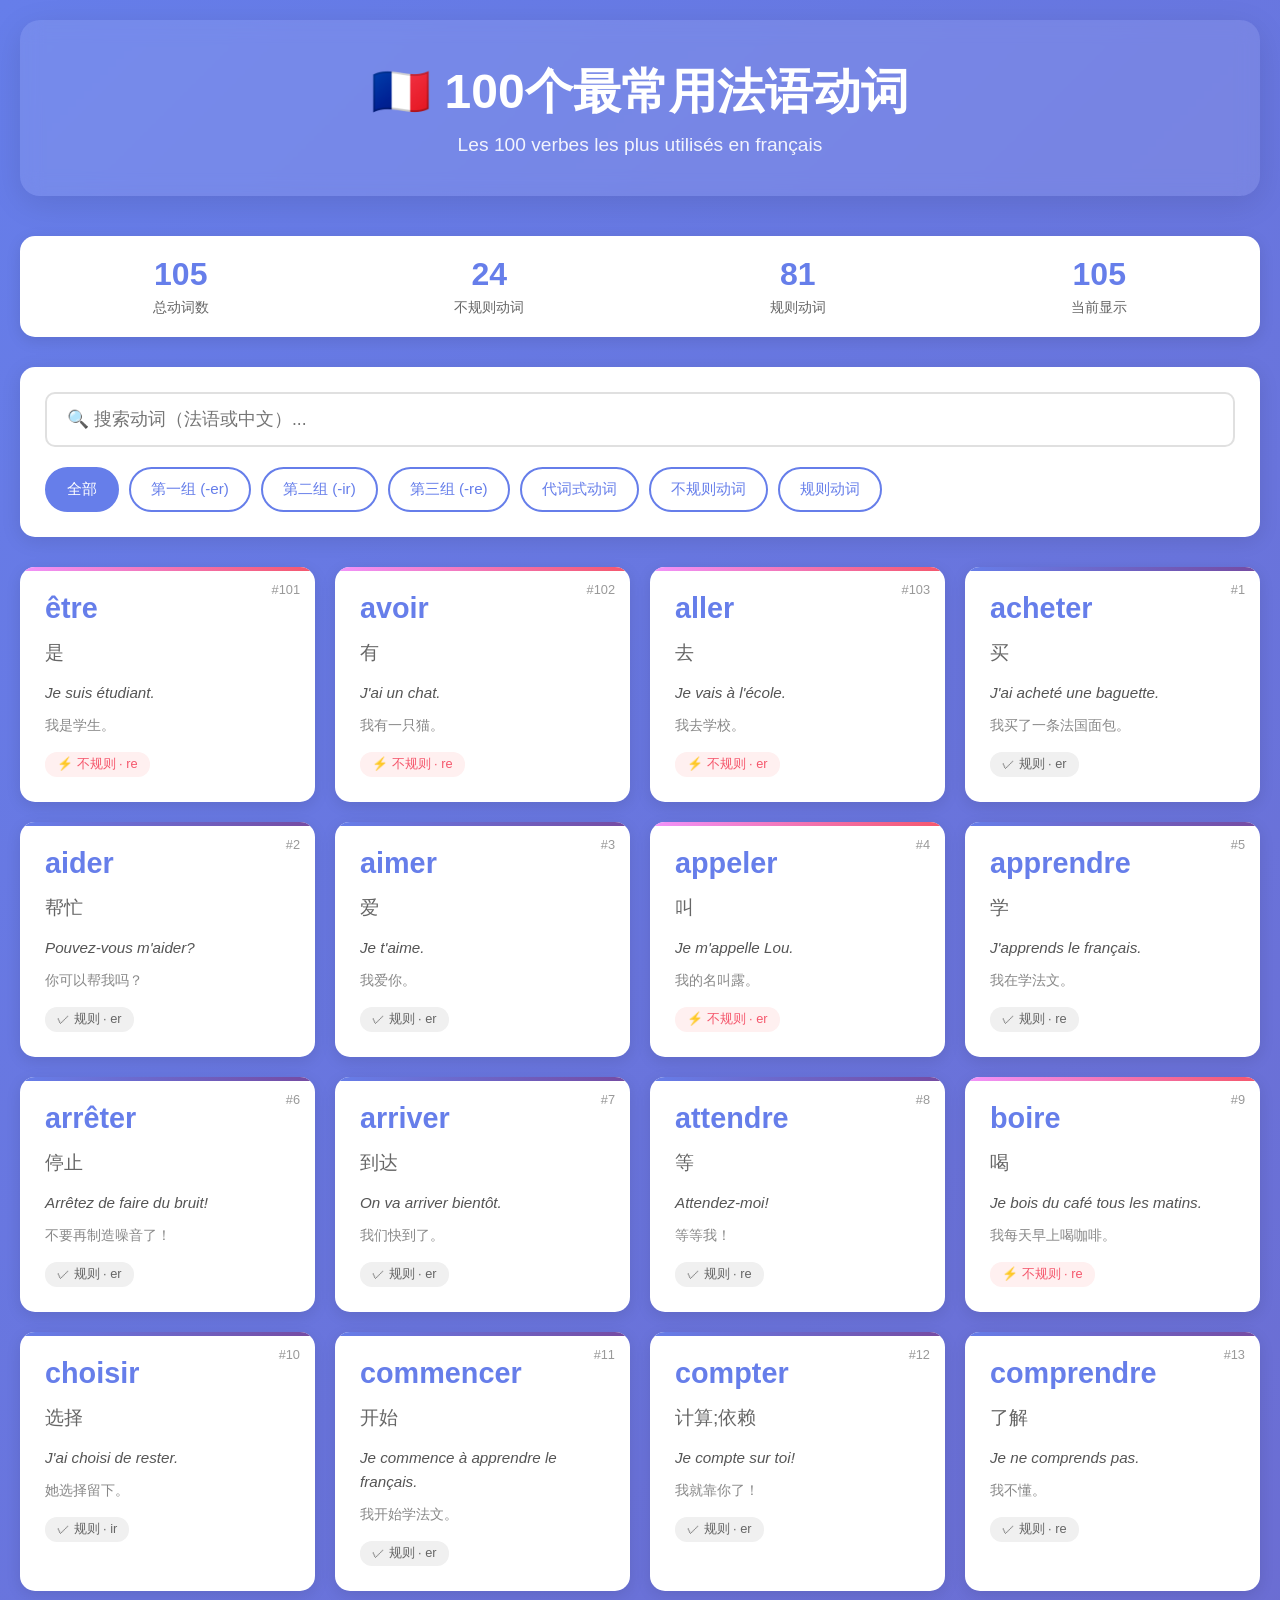
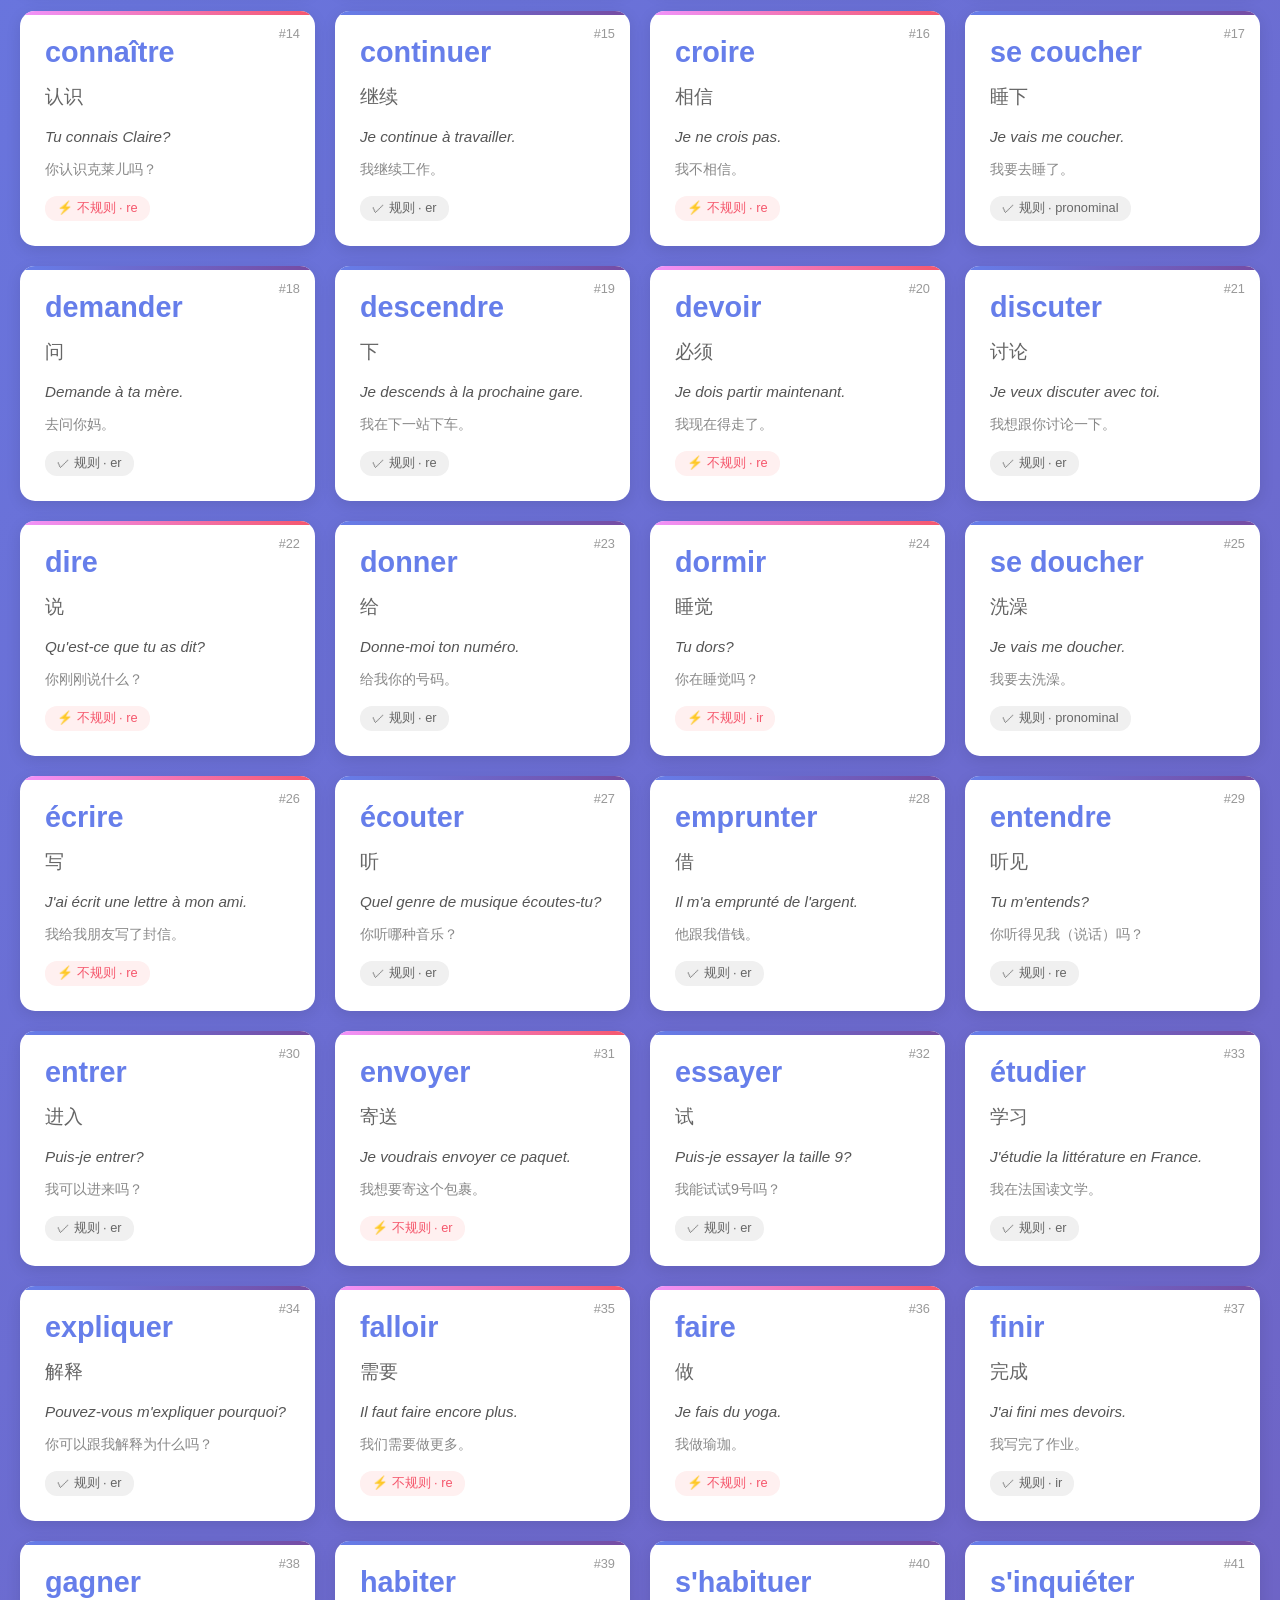
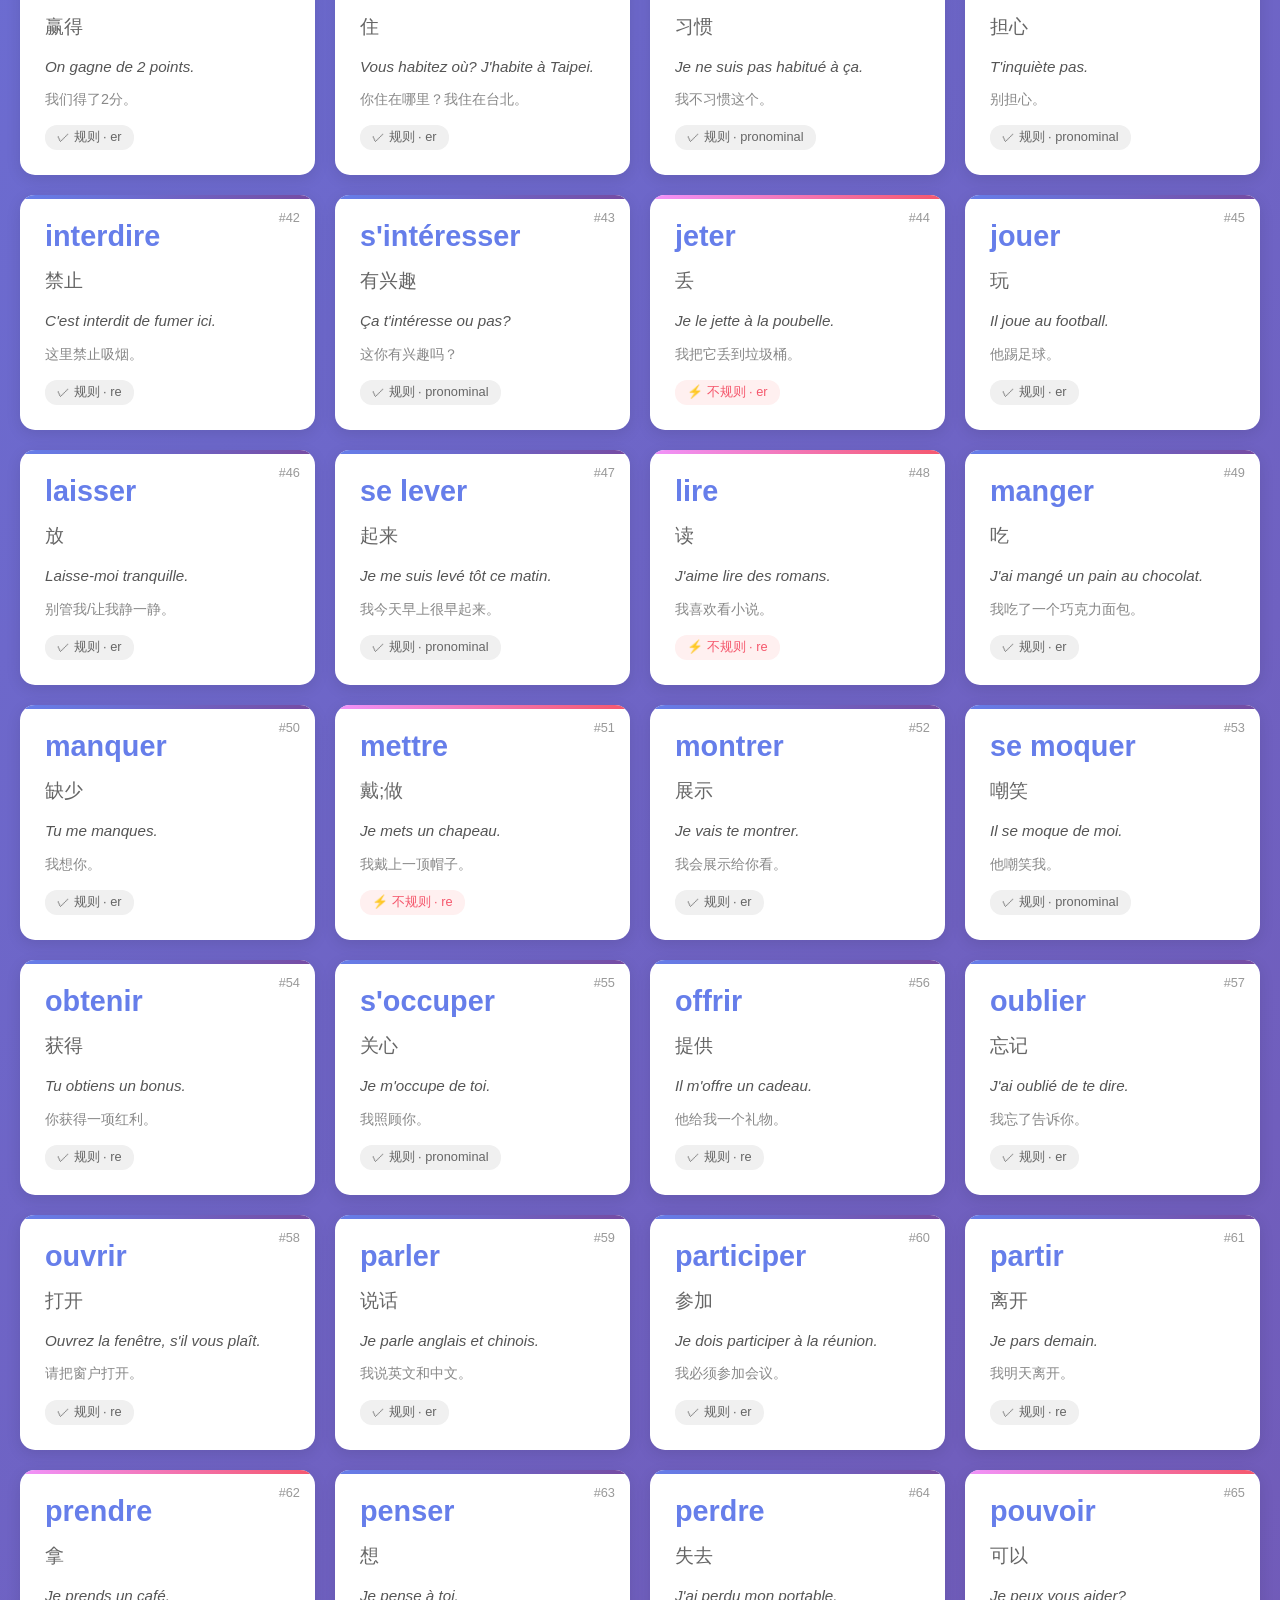
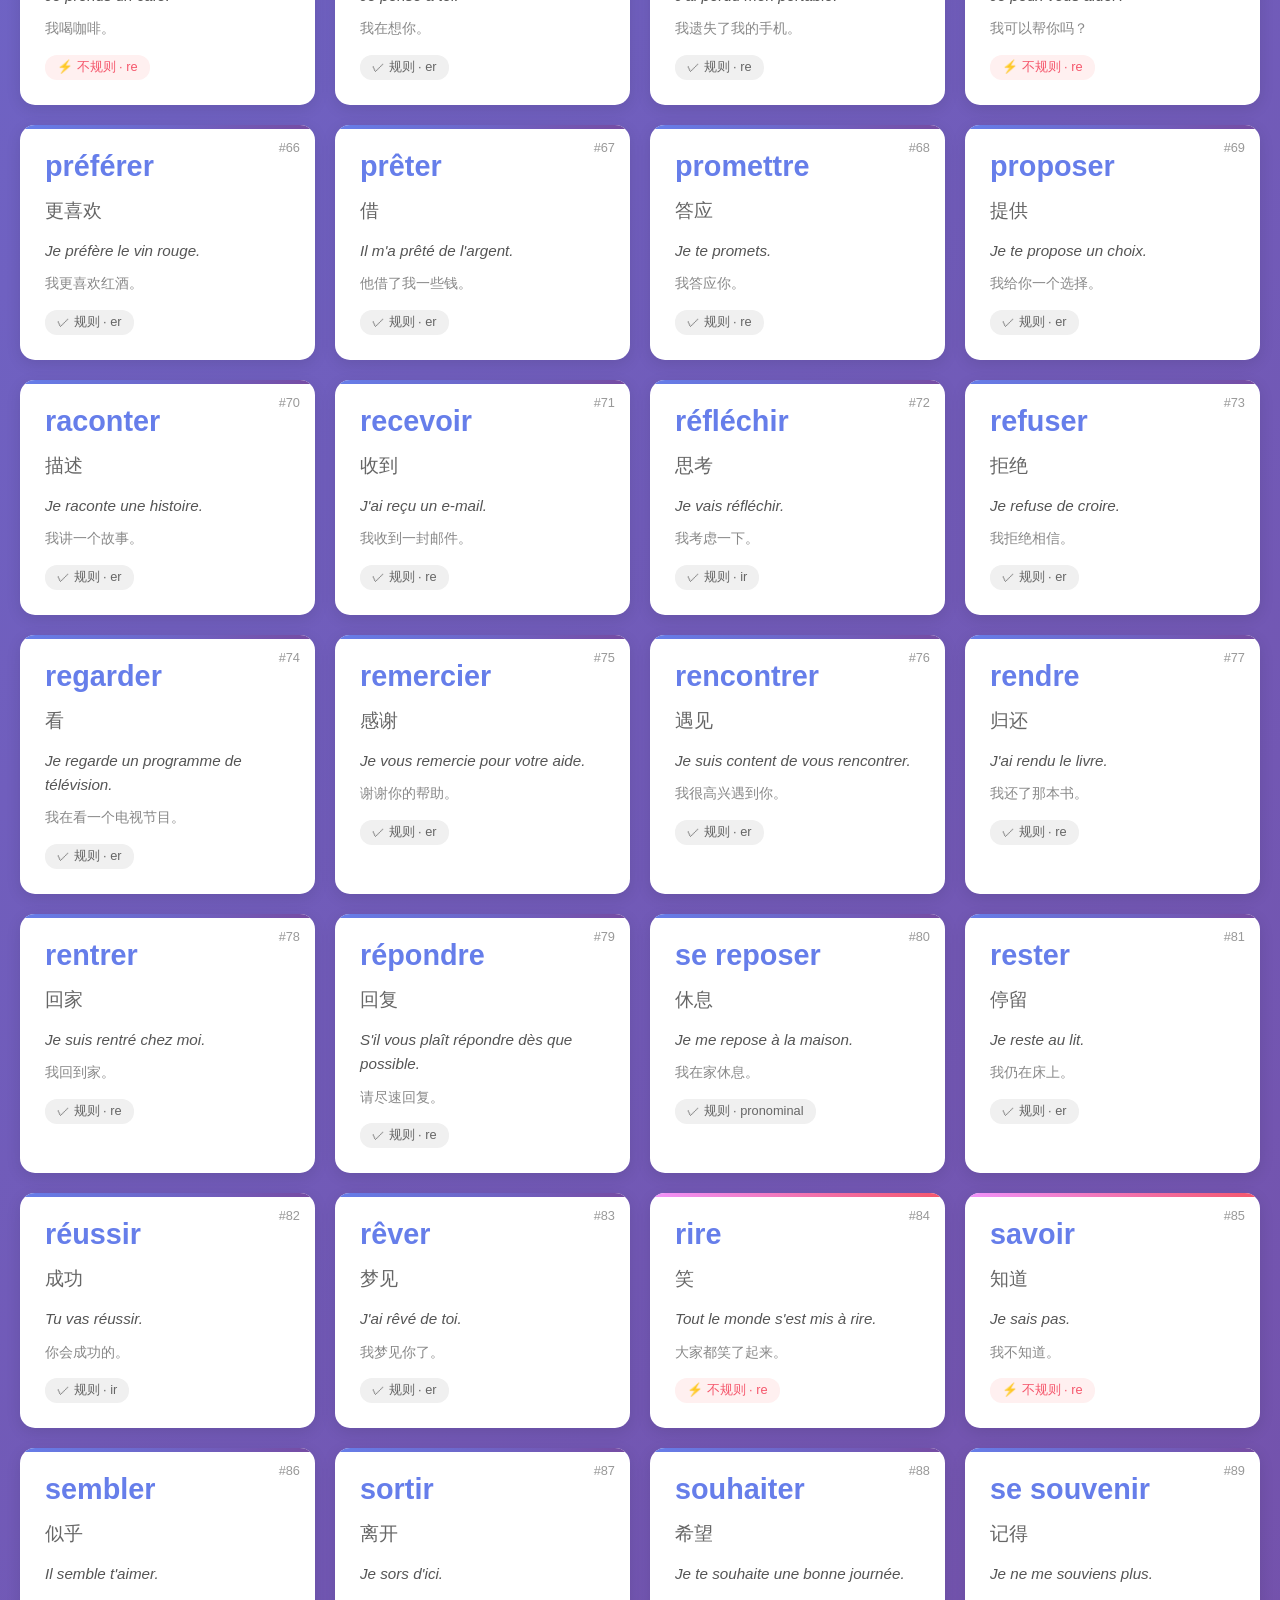
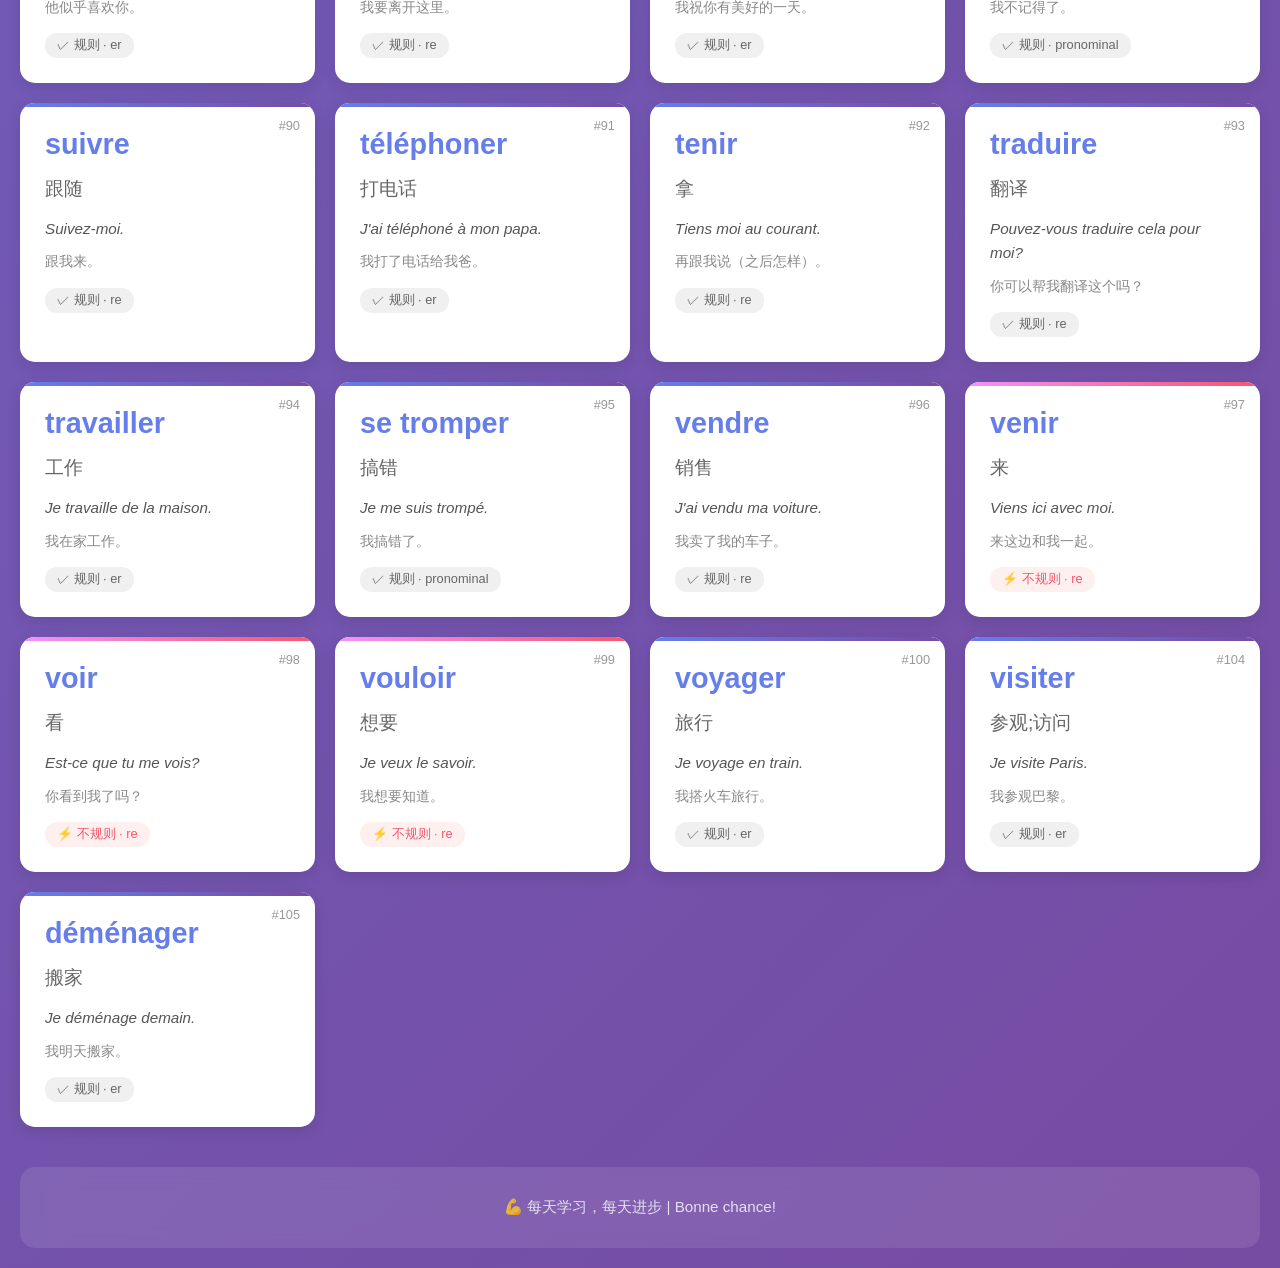
==== index.html @ de281805 "添加新动词：visiter 和 déménager - 添加 visiter (参观;访问) - id: 104 - 添加 déménager (搬家) - id: 105 - 完整的7种时态变位数据" ====
<!DOCTYPE html>
<html lang="zh-CN">
<head>
  <meta charset="UTF-8">
  <meta name="viewport" content="width=device-width, initial-scale=1.0">
  <title>100个最常用法语动词 | French Verbs</title>
  <link rel="stylesheet" href="css/style.css">
</head>
<body>
  <div class="container">
    <!-- 头部 -->
    <header>
      <h1>🇫🇷 100个最常用法语动词</h1>
      <p>Les 100 verbes les plus utilisés en français</p>
    </header>

    <!-- 统计信息 -->
    <div class="stats">
      <div class="stat-item">
        <div class="stat-number" id="totalVerbs">0</div>
        <div class="stat-label">总动词数</div>
      </div>
      <div class="stat-item">
        <div class="stat-number" id="irregularVerbs">0</div>
        <div class="stat-label">不规则动词</div>
      </div>
      <div class="stat-item">
        <div class="stat-number" id="regularVerbs">0</div>
        <div class="stat-label">规则动词</div>
      </div>
      <div class="stat-item">
        <div class="stat-number" id="displayedVerbs">0</div>
        <div class="stat-label">当前显示</div>
      </div>
    </div>

    <!-- 搜索和筛选 -->
    <div class="search-filter">
      <div class="search-box">
        <input type="text" id="searchInput" placeholder="🔍 搜索动词（法语或中文）...">
      </div>
      <div class="filter-buttons">
        <button class="filter-btn active" data-filter="all">全部</button>
        <button class="filter-btn" data-filter="er">第一组 (-er)</button>
        <button class="filter-btn" data-filter="ir">第二组 (-ir)</button>
        <button class="filter-btn" data-filter="re">第三组 (-re)</button>
        <button class="filter-btn" data-filter="pronominal">代词式动词</button>
        <button class="filter-btn" data-filter="irregular">不规则动词</button>
        <button class="filter-btn" data-filter="regular">规则动词</button>
      </div>
    </div>

    <!-- 动词网格 -->
    <div class="verbs-grid" id="verbsGrid">
      <!-- 动词卡片将通过 JavaScript 动态生成 -->
    </div>

    <!-- 页脚 -->
    <footer>
      <p>💪 每天学习，每天进步 | Bonne chance!</p>
    </footer>
  </div>

  <script src="js/verbs.js"></script>
  <script>
    // 获取 DOM 元素
    const verbsGrid = document.getElementById('verbsGrid');
    const searchInput = document.getElementById('searchInput');
    const filterButtons = document.querySelectorAll('.filter-btn');

    // 当前筛选状态
    let currentFilter = 'all';
    let searchTerm = '';

    // 更新统计信息
    function updateStats() {
      const total = allVerbs.length;
      const irregular = allVerbs.filter(v => v.irregular).length;
      const regular = total - irregular;
      const displayed = getFilteredVerbs().length;

      document.getElementById('totalVerbs').textContent = total;
      document.getElementById('irregularVerbs').textContent = irregular;
      document.getElementById('regularVerbs').textContent = regular;
      document.getElementById('displayedVerbs').textContent = displayed;
    }

    // 获取筛选后的动词列表
    function getFilteredVerbs() {
      return allVerbs.filter(verb => {
        // 搜索过滤
        const matchesSearch = searchTerm === '' ||
          verb.french.toLowerCase().includes(searchTerm.toLowerCase()) ||
          verb.chinese.includes(searchTerm);

        // 类型过滤
        let matchesFilter = true;
        if (currentFilter === 'irregular') {
          matchesFilter = verb.irregular;
        } else if (currentFilter === 'regular') {
          matchesFilter = !verb.irregular;
        } else if (currentFilter !== 'all') {
          matchesFilter = verb.type === currentFilter;
        }

        return matchesSearch && matchesFilter;
      });
    }

    // 创建动词卡片
    function createVerbCard(verb) {
      const card = document.createElement('div');
      card.className = `verb-card ${verb.irregular ? 'irregular' : ''}`;
      card.innerHTML = `
        <div class="verb-number">#${verb.id}</div>
        <div class="verb-header">
          <div class="verb-french">${verb.french}</div>
        </div>
        <div class="verb-chinese">${verb.chinese}</div>
        <div class="verb-example">${verb.example}</div>
        <div class="verb-example-zh">${verb.exampleZh}</div>
        <div class="verb-type">${verb.irregular ? '⚡ 不规则' : '✓ 规则'} · ${verb.type}</div>
      `;

      // 点击卡片跳转到详情页
      card.addEventListener('click', () => {
        window.location.href = `verb-detail.html?verb=${verb.french}`;
      });

      return card;
    }

    // 渲染动词网格
    function renderVerbs() {
      const filteredVerbs = getFilteredVerbs();
      verbsGrid.innerHTML = '';

      if (filteredVerbs.length === 0) {
        verbsGrid.innerHTML = '<p style="text-align: center; color: #666; grid-column: 1/-1; padding: 40px;">没有找到匹配的动词 😢</p>';
        return;
      }

      filteredVerbs.forEach(verb => {
        const card = createVerbCard(verb);
        verbsGrid.appendChild(card);
      });

      updateStats();
    }

    // 搜索输入事件
    searchInput.addEventListener('input', (e) => {
      searchTerm = e.target.value;
      renderVerbs();
    });

    // 筛选按钮事件
    filterButtons.forEach(button => {
      button.addEventListener('click', () => {
        // 移除所有按钮的 active 类
        filterButtons.forEach(btn => btn.classList.remove('active'));
        // 添加当前按钮的 active 类
        button.classList.add('active');

        // 更新当前筛选
        currentFilter = button.dataset.filter;
        renderVerbs();
      });
    });

    // 初始化
    renderVerbs();
  </script>
</body>
</html>
---- css/style.css ----
/* 全局样式 */
* {
  margin: 0;
  padding: 0;
  box-sizing: border-box;
}

body {
  font-family: -apple-system, BlinkMacSystemFont, "Segoe UI", Roboto, "Helvetica Neue", Arial, sans-serif;
  background: linear-gradient(135deg, #667eea 0%, #764ba2 100%);
  min-height: 100vh;
  padding: 20px;
  color: #333;
}

.container {
  max-width: 1400px;
  margin: 0 auto;
}

/* 头部样式 */
header {
  text-align: center;
  color: white;
  margin-bottom: 40px;
  padding: 40px 20px;
  background: rgba(255, 255, 255, 0.1);
  backdrop-filter: blur(10px);
  border-radius: 20px;
  box-shadow: 0 8px 32px rgba(0, 0, 0, 0.1);
}

header h1 {
  font-size: 3rem;
  margin-bottom: 10px;
  font-weight: 700;
}

header p {
  font-size: 1.2rem;
  opacity: 0.9;
}

/* 搜索和筛选区域 */
.search-filter {
  background: white;
  padding: 25px;
  border-radius: 15px;
  margin-bottom: 30px;
  box-shadow: 0 4px 20px rgba(0, 0, 0, 0.1);
}

.search-box {
  margin-bottom: 20px;
}

.search-box input {
  width: 100%;
  padding: 15px 20px;
  font-size: 1.1rem;
  border: 2px solid #e0e0e0;
  border-radius: 10px;
  transition: all 0.3s ease;
}

.search-box input:focus {
  outline: none;
  border-color: #667eea;
  box-shadow: 0 0 0 3px rgba(102, 126, 234, 0.1);
}

.filter-buttons {
  display: flex;
  flex-wrap: wrap;
  gap: 10px;
}

.filter-btn {
  padding: 10px 20px;
  border: 2px solid #667eea;
  background: white;
  color: #667eea;
  border-radius: 25px;
  cursor: pointer;
  font-size: 0.95rem;
  font-weight: 500;
  transition: all 0.3s ease;
}

.filter-btn:hover {
  background: #667eea;
  color: white;
  transform: translateY(-2px);
  box-shadow: 0 4px 12px rgba(102, 126, 234, 0.3);
}

.filter-btn.active {
  background: #667eea;
  color: white;
}

/* 动词网格 */
.verbs-grid {
  display: grid;
  grid-template-columns: repeat(auto-fill, minmax(280px, 1fr));
  gap: 20px;
  margin-bottom: 40px;
}

.verb-card {
  background: white;
  border-radius: 15px;
  padding: 25px;
  box-shadow: 0 4px 15px rgba(0, 0, 0, 0.1);
  transition: all 0.3s ease;
  cursor: pointer;
  position: relative;
  overflow: hidden;
}

.verb-card:hover {
  transform: translateY(-5px);
  box-shadow: 0 8px 30px rgba(0, 0, 0, 0.15);
}

.verb-card::before {
  content: '';
  position: absolute;
  top: 0;
  left: 0;
  right: 0;
  height: 4px;
  background: linear-gradient(90deg, #667eea, #764ba2);
}

.verb-card.irregular::before {
  background: linear-gradient(90deg, #f093fb, #f5576c);
}

.verb-header {
  display: flex;
  justify-content: space-between;
  align-items: center;
  margin-bottom: 15px;
}

.verb-french {
  font-size: 1.8rem;
  font-weight: 700;
  color: #667eea;
}

.verb-chinese {
  font-size: 1.2rem;
  color: #666;
  margin-bottom: 15px;
}

.verb-example {
  font-size: 0.95rem;
  color: #555;
  line-height: 1.6;
  margin-bottom: 10px;
  font-style: italic;
}

.verb-example-zh {
  font-size: 0.9rem;
  color: #888;
  line-height: 1.5;
}

.verb-type {
  display: inline-block;
  padding: 4px 12px;
  background: #f0f0f0;
  border-radius: 12px;
  font-size: 0.8rem;
  color: #666;
  margin-top: 15px;
}

.verb-card.irregular .verb-type {
  background: #fff0f0;
  color: #f5576c;
}

.verb-number {
  position: absolute;
  top: 15px;
  right: 15px;
  font-size: 0.8rem;
  color: #999;
  font-weight: 500;
}

/* 统计信息 */
.stats {
  background: white;
  padding: 20px;
  border-radius: 15px;
  margin-bottom: 30px;
  box-shadow: 0 4px 15px rgba(0, 0, 0, 0.1);
  display: flex;
  justify-content: space-around;
  flex-wrap: wrap;
  gap: 20px;
}

.stat-item {
  text-align: center;
}

.stat-number {
  font-size: 2rem;
  font-weight: 700;
  color: #667eea;
}

.stat-label {
  font-size: 0.9rem;
  color: #666;
  margin-top: 5px;
}

/* 页脚 */
footer {
  text-align: center;
  color: white;
  padding: 30px;
  background: rgba(255, 255, 255, 0.1);
  backdrop-filter: blur(10px);
  border-radius: 15px;
  margin-top: 40px;
}

footer p {
  opacity: 0.8;
  font-size: 0.95rem;
}

/* 响应式设计 */
@media (max-width: 768px) {
  header h1 {
    font-size: 2rem;
  }

  header p {
    font-size: 1rem;
  }

  .verbs-grid {
    grid-template-columns: repeat(auto-fill, minmax(250px, 1fr));
    gap: 15px;
  }

  .verb-french {
    font-size: 1.5rem;
  }

  .verb-chinese {
    font-size: 1rem;
  }

  .stats {
    flex-direction: column;
  }
}

@media (max-width: 480px) {
  body {
    padding: 10px;
  }

  header {
    padding: 30px 15px;
  }

  .search-filter {
    padding: 20px;
  }

  .verbs-grid {
    grid-template-columns: 1fr;
  }

  .filter-buttons {
    flex-direction: column;
  }

  .filter-btn {
    width: 100%;
  }
}

/* 打印样式 */
@media print {
  body {
    background: white;
    padding: 0;
  }

  header {
    background: white;
    color: black;
    box-shadow: none;
    border-bottom: 2px solid #333;
  }

  .search-filter {
    display: none !important;
  }

  .verb-card {
    break-inside: avoid;
    box-shadow: none;
    border: 1px solid #ccc;
  }

  footer {
    display: none !important;
  }

  .stats {
    display: none;
  }
}
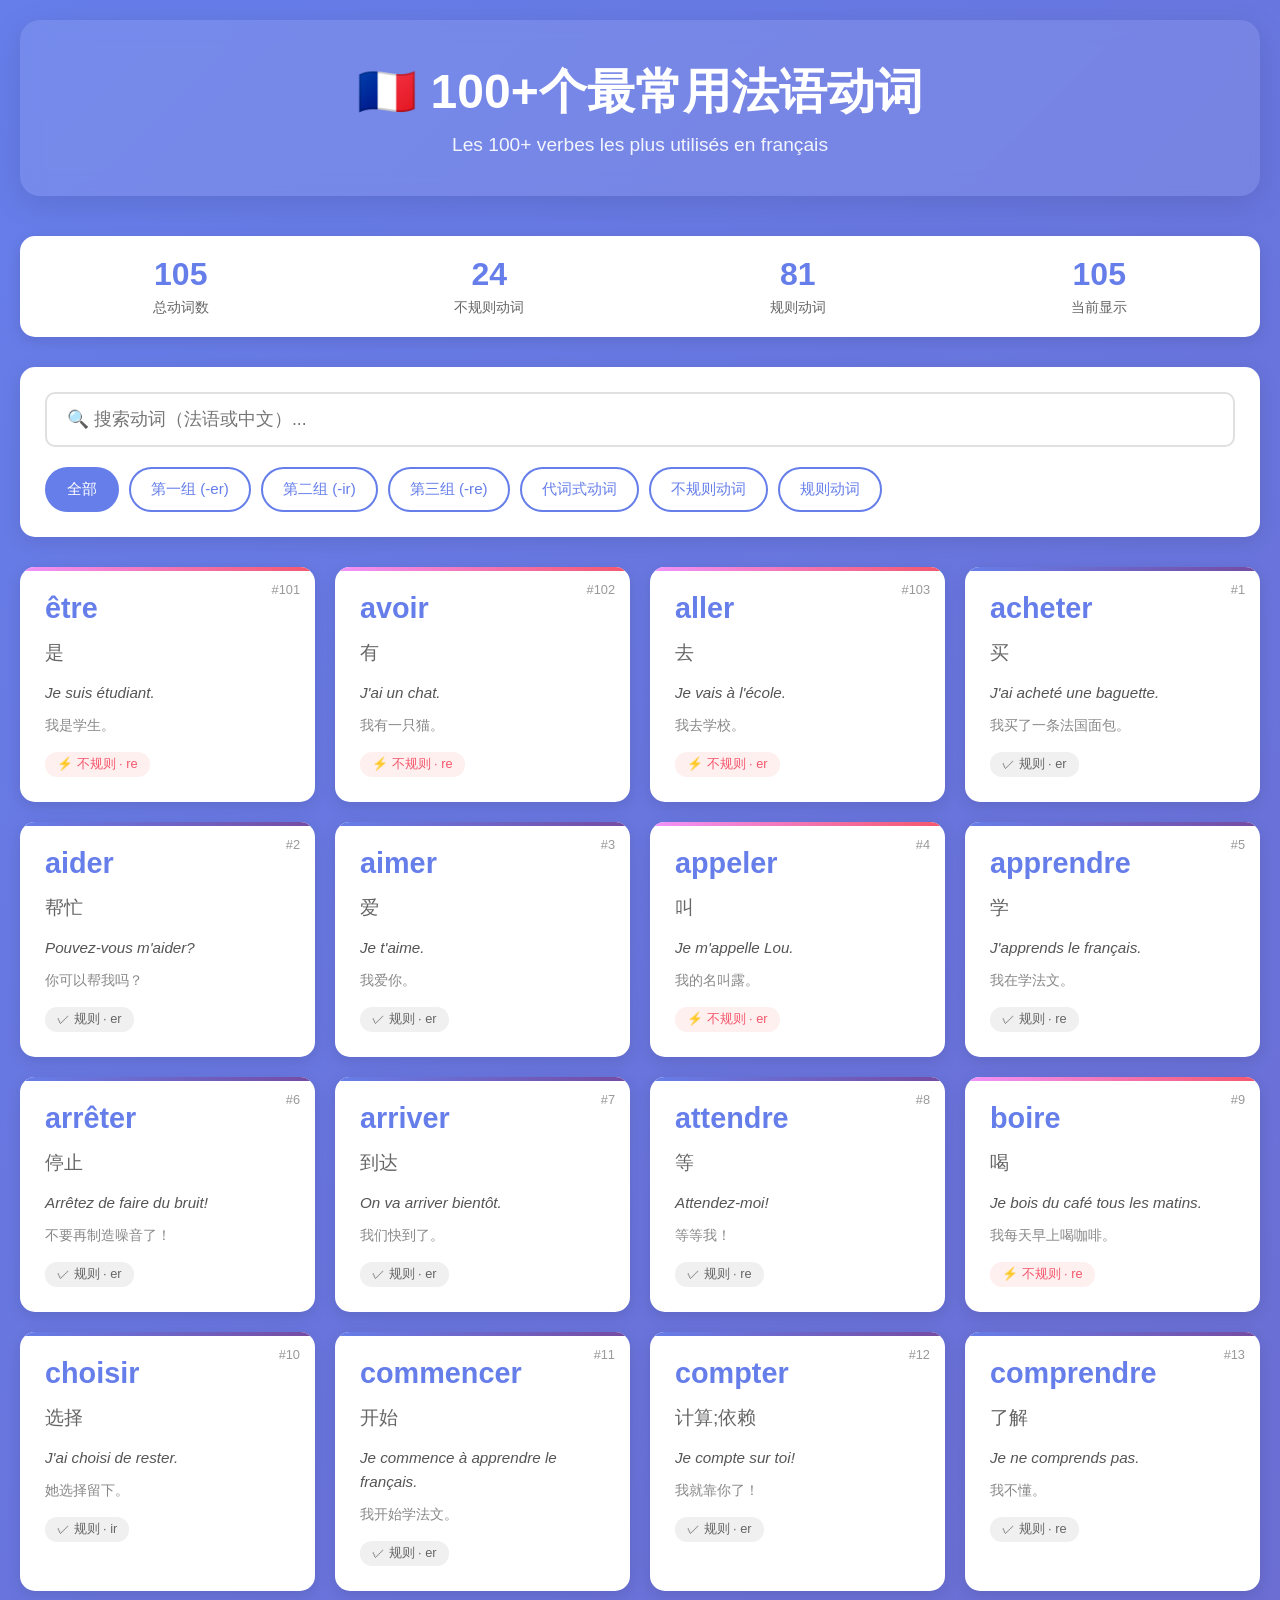
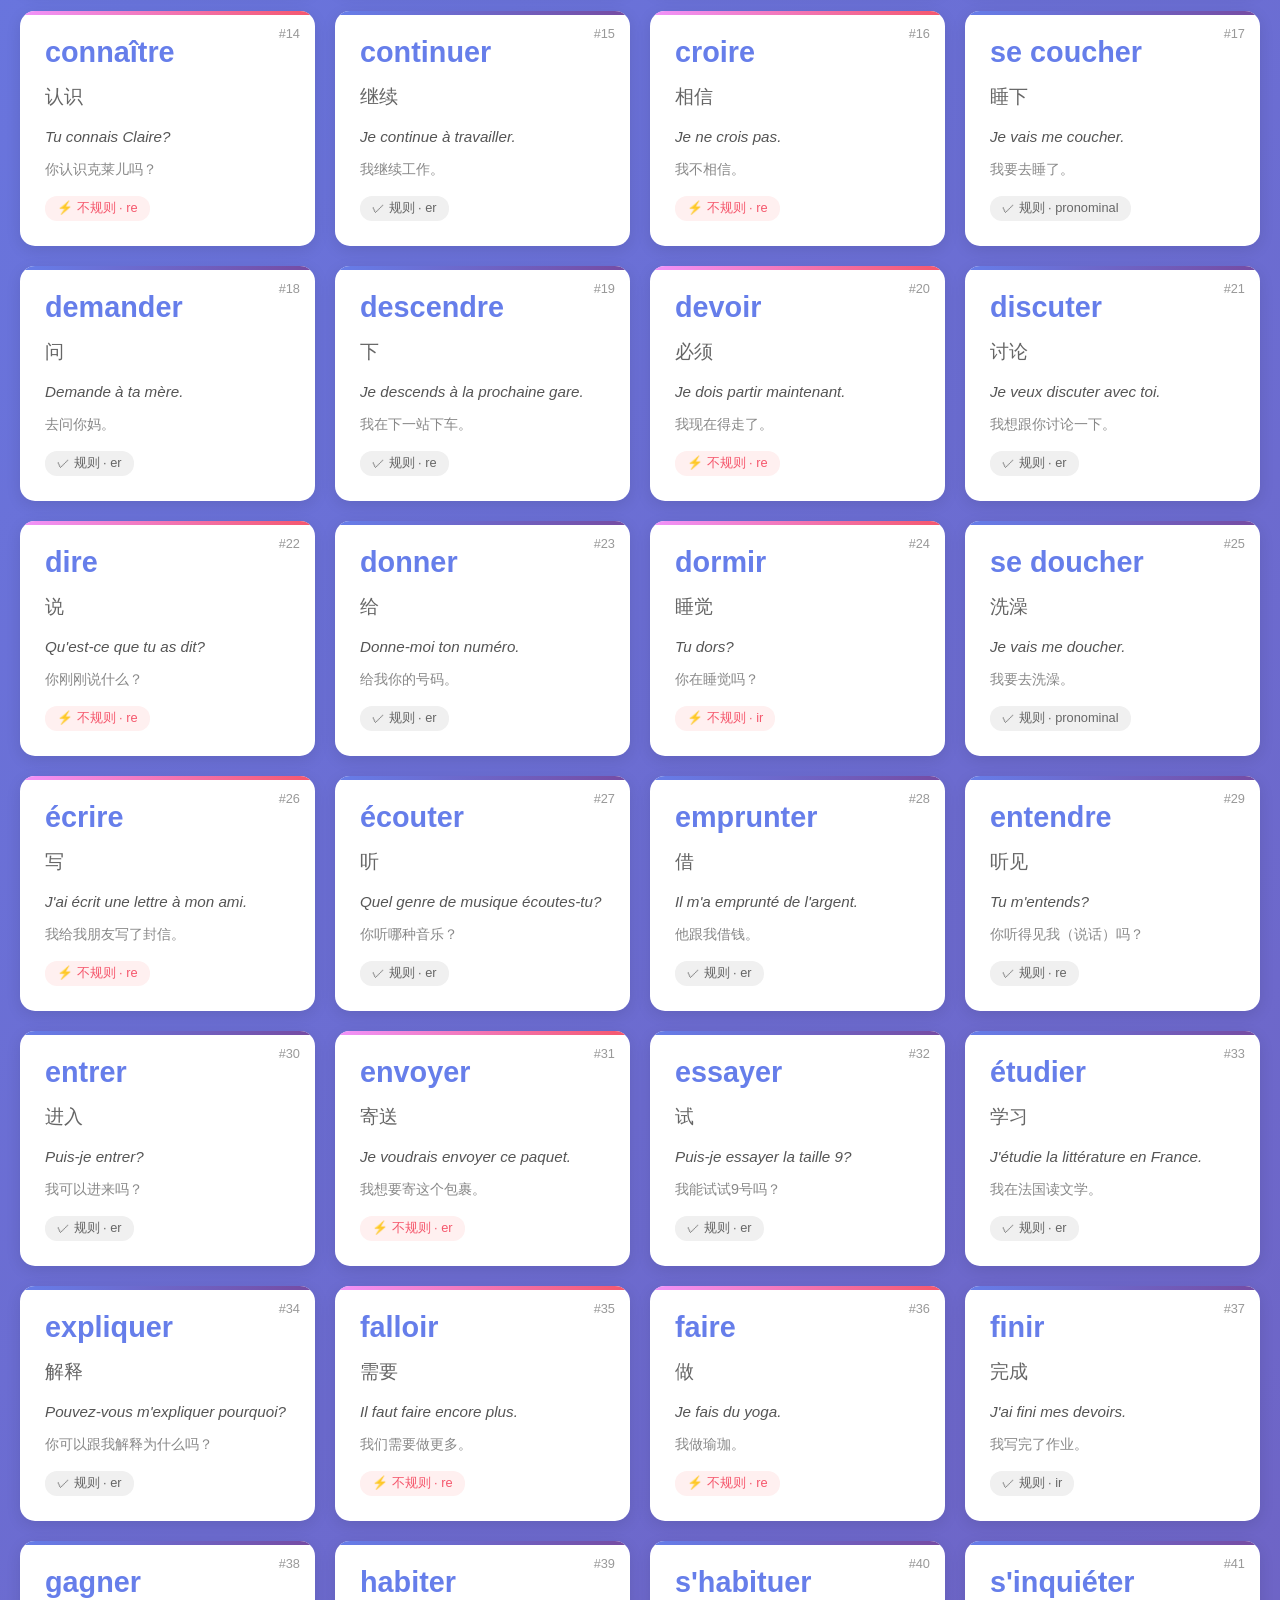
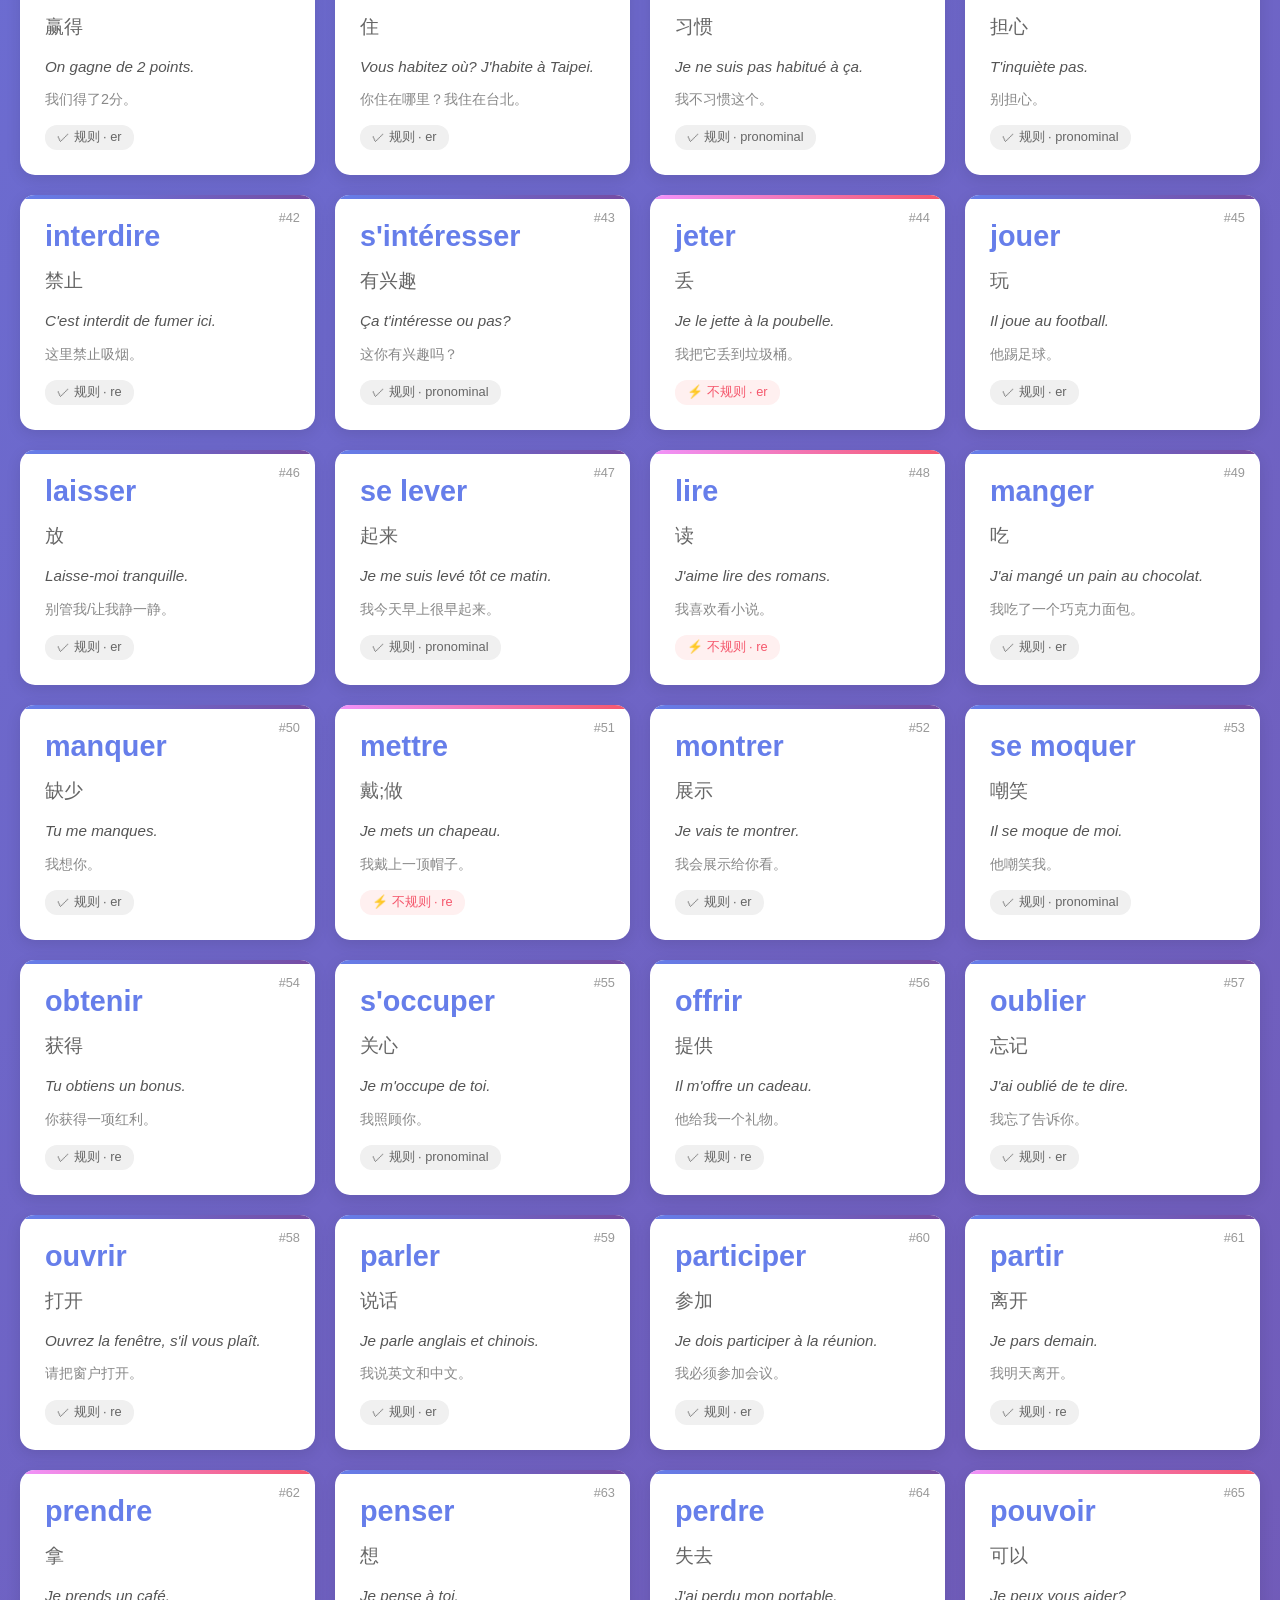
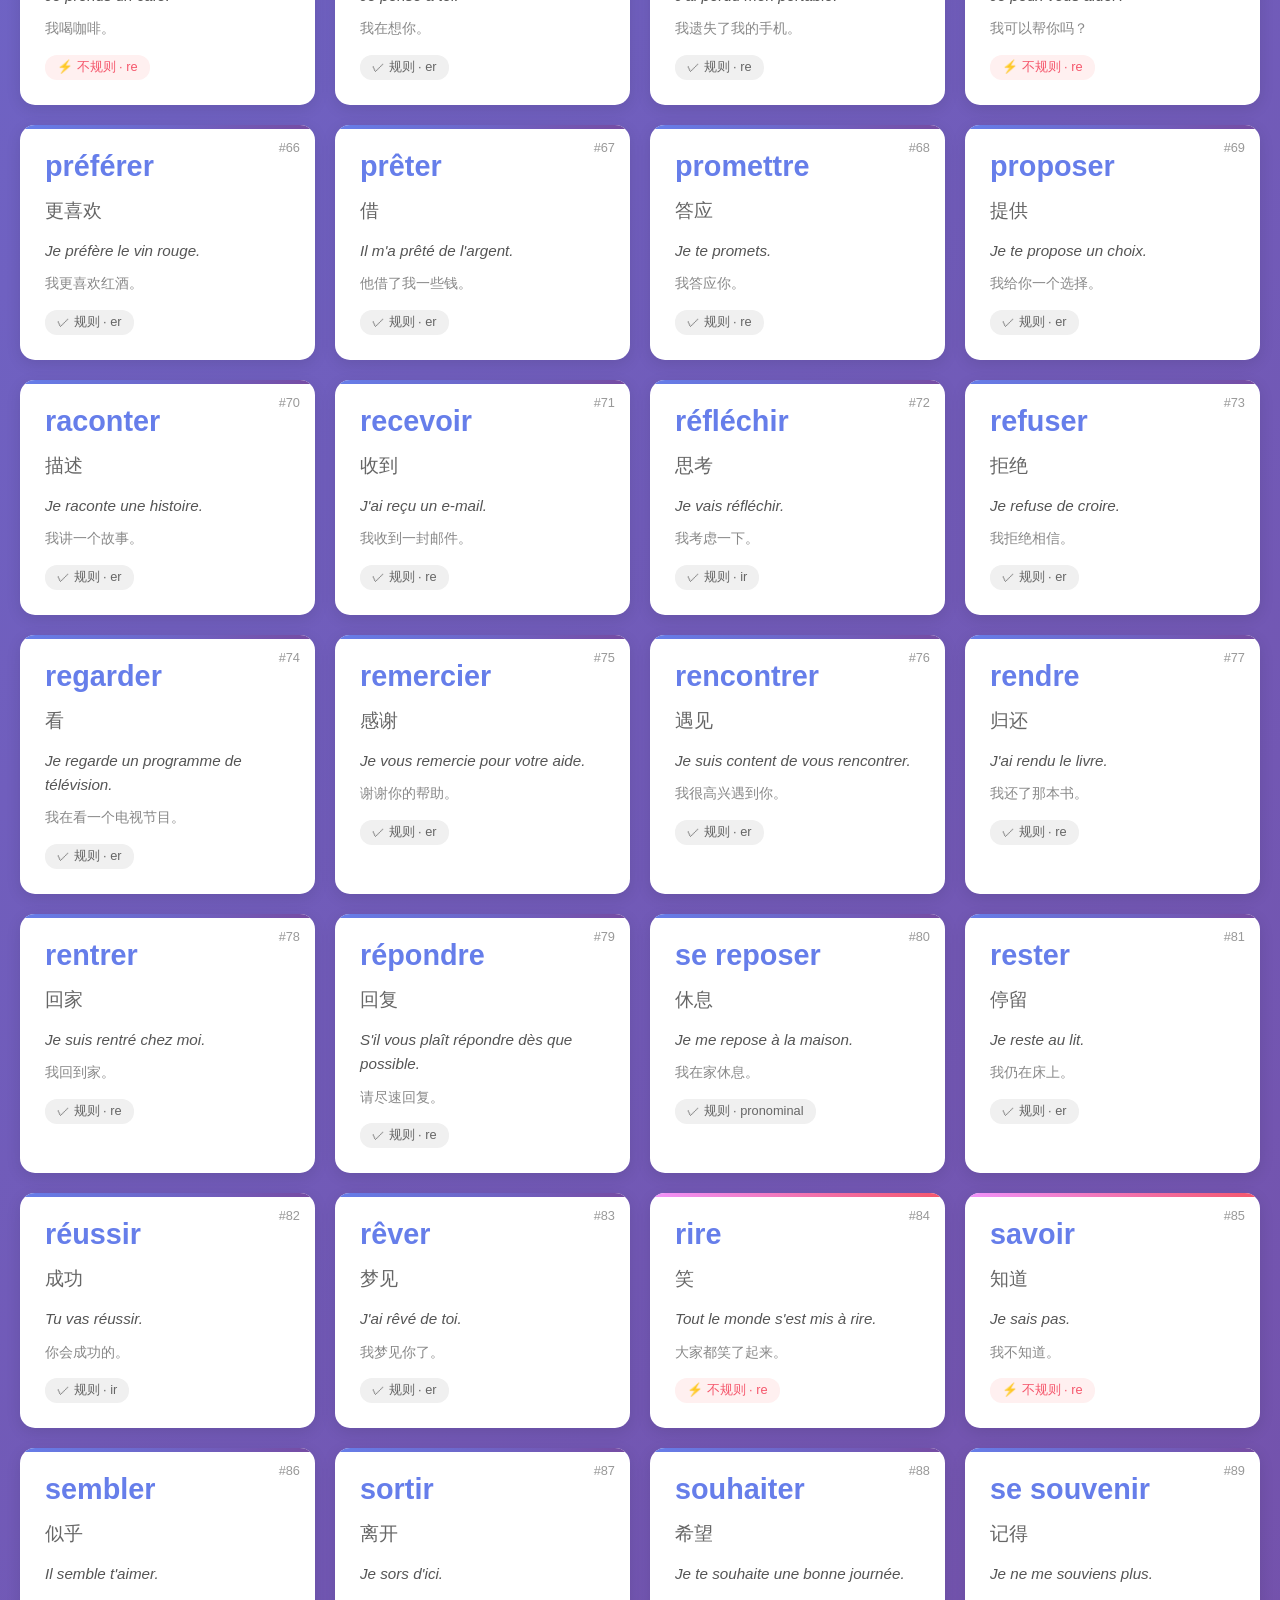
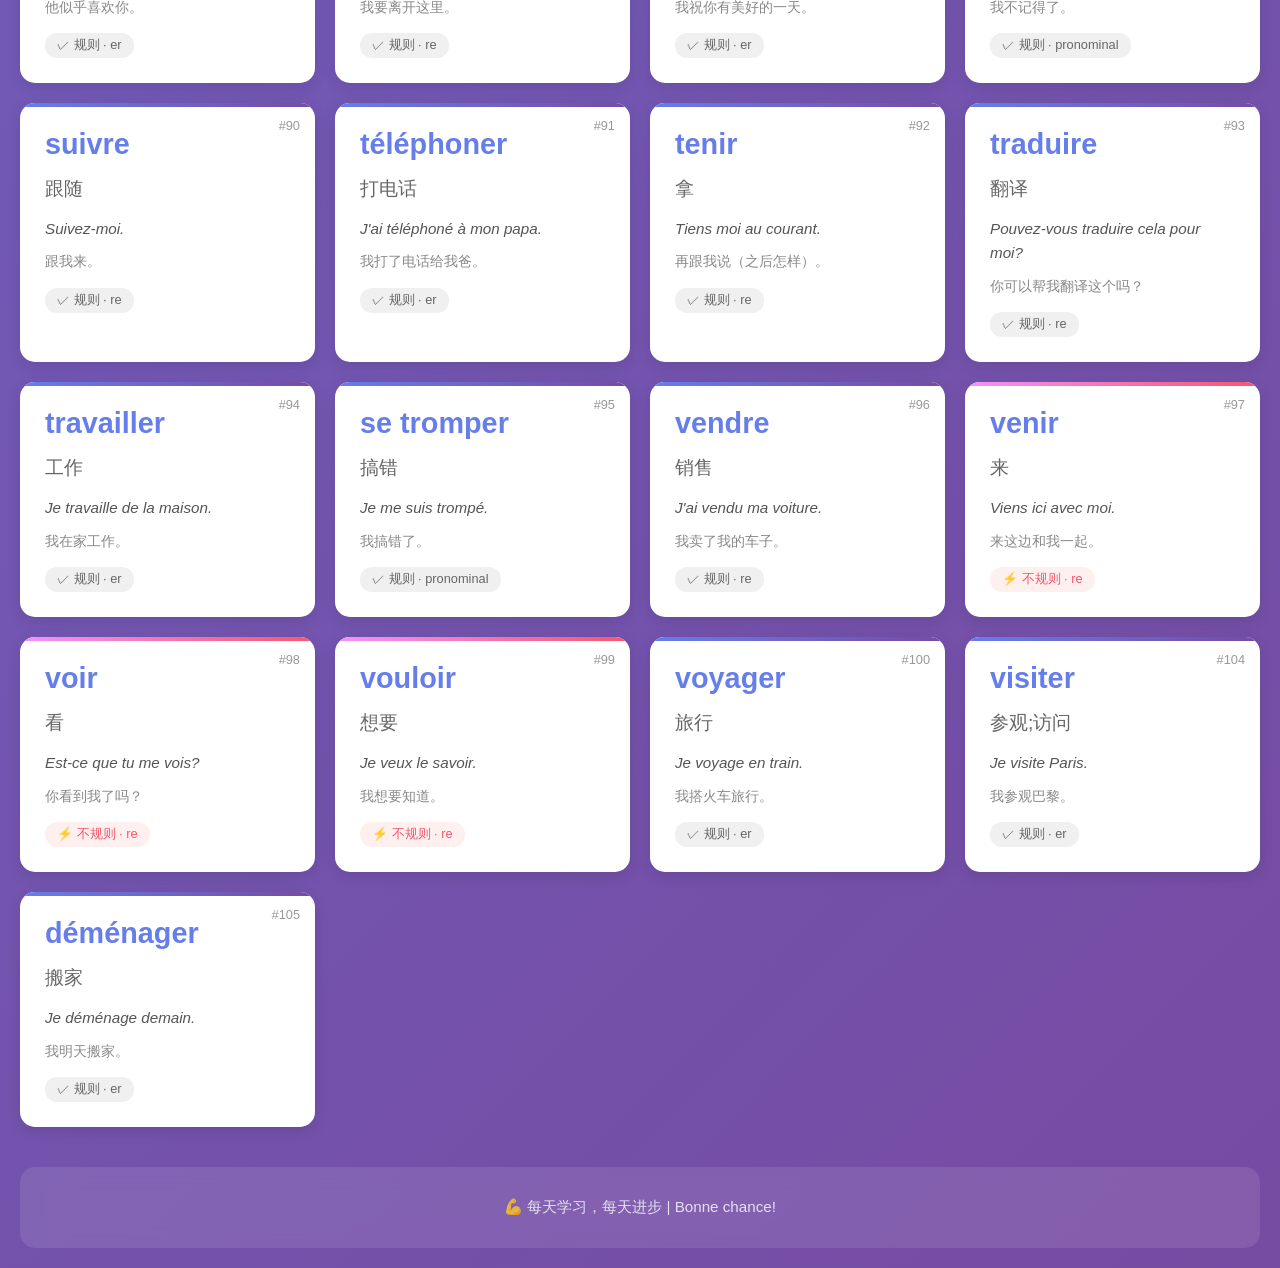
==== commit 6b2a1917: "更新 index.html：将网页标题改为通用的 100+ - 将标题从"100个最常用法语动词"改为"100+个最常用法语动词" - 将法语副标题从"Les 100 verbes"改为"Les 10" ====
--- a/index.html
+++ b/index.html
@@ -3,15 +3,15 @@
 <head>
   <meta charset="UTF-8">
   <meta name="viewport" content="width=device-width, initial-scale=1.0">
-  <title>100个最常用法语动词 | French Verbs</title>
+  <title>100+个最常用法语动词 | French Verbs</title>
   <link rel="stylesheet" href="css/style.css">
 </head>
 <body>
   <div class="container">
     <!-- 头部 -->
     <header>
-      <h1>🇫🇷 100个最常用法语动词</h1>
-      <p>Les 100 verbes les plus utilisés en français</p>
+      <h1>🇫🇷 100+个最常用法语动词</h1>
+      <p>Les 100+ verbes les plus utilisés en français</p>
     </header>
 
     <!-- 统计信息 -->
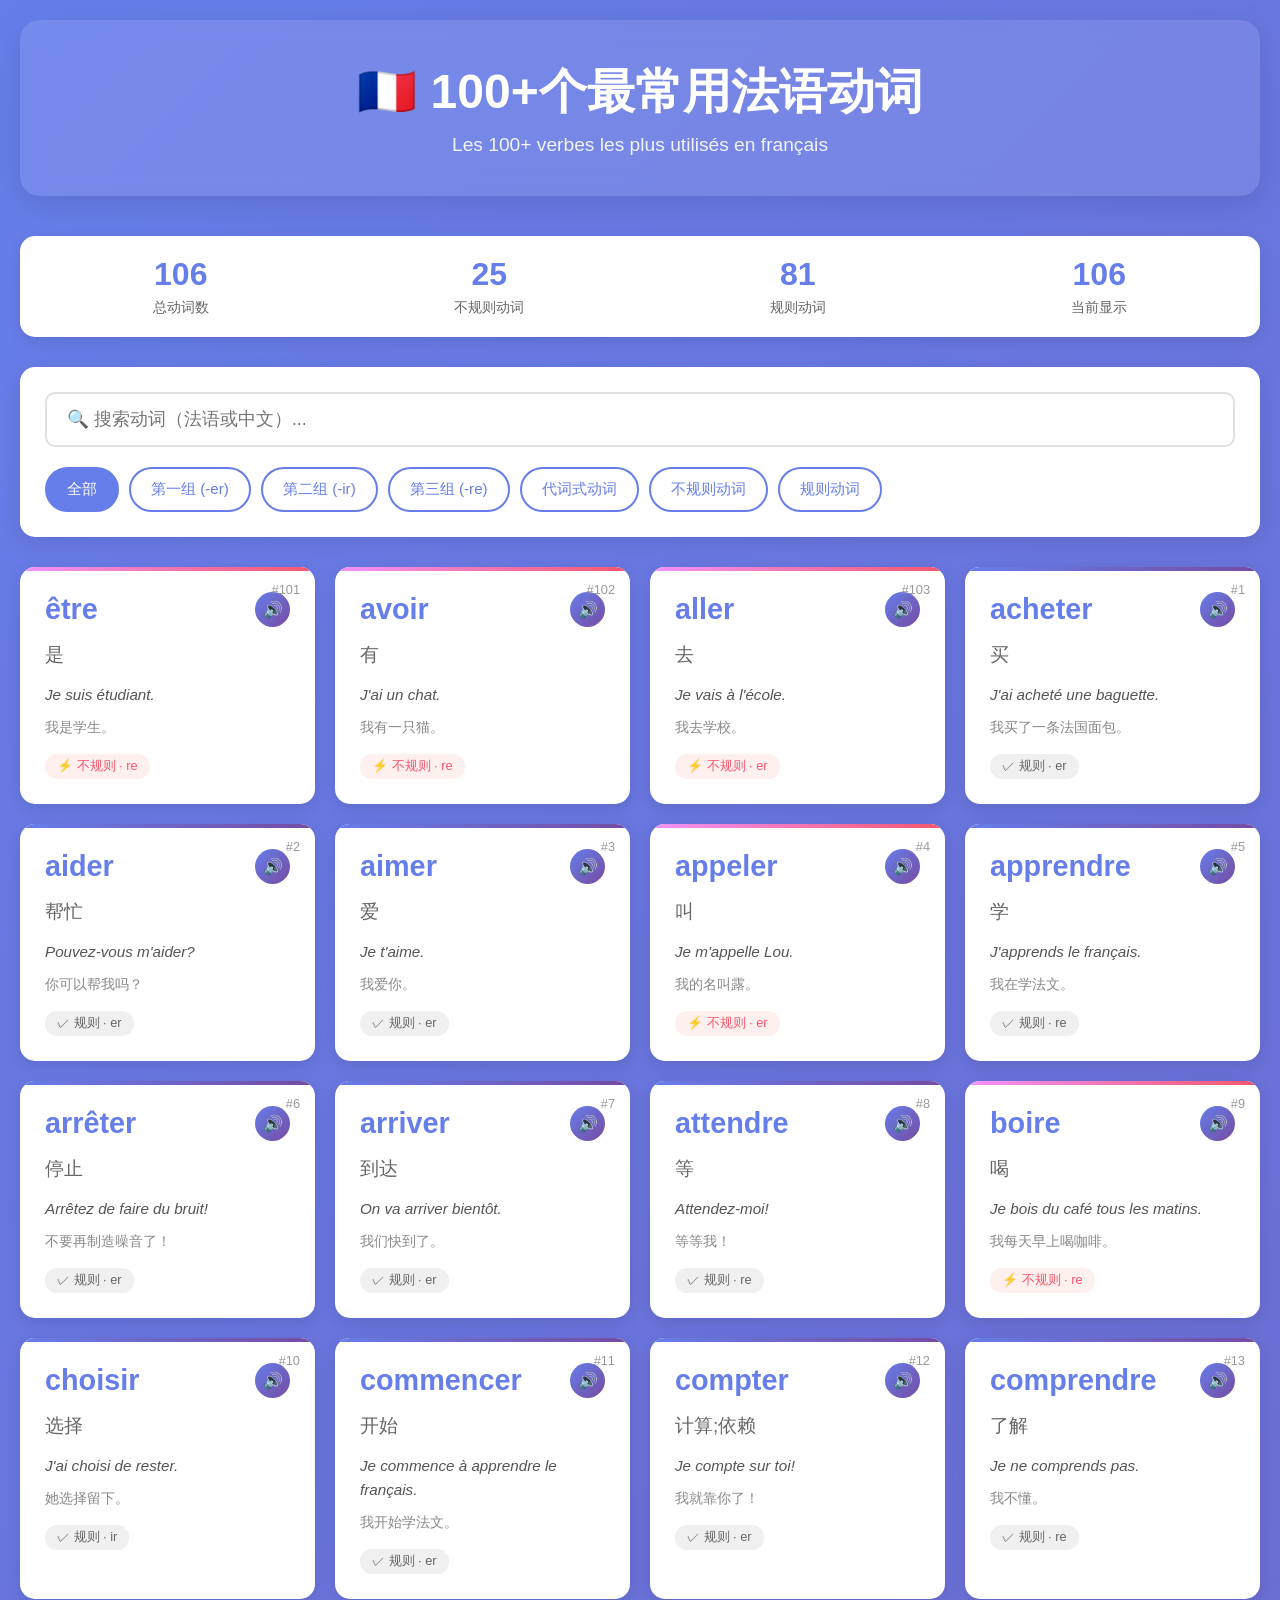
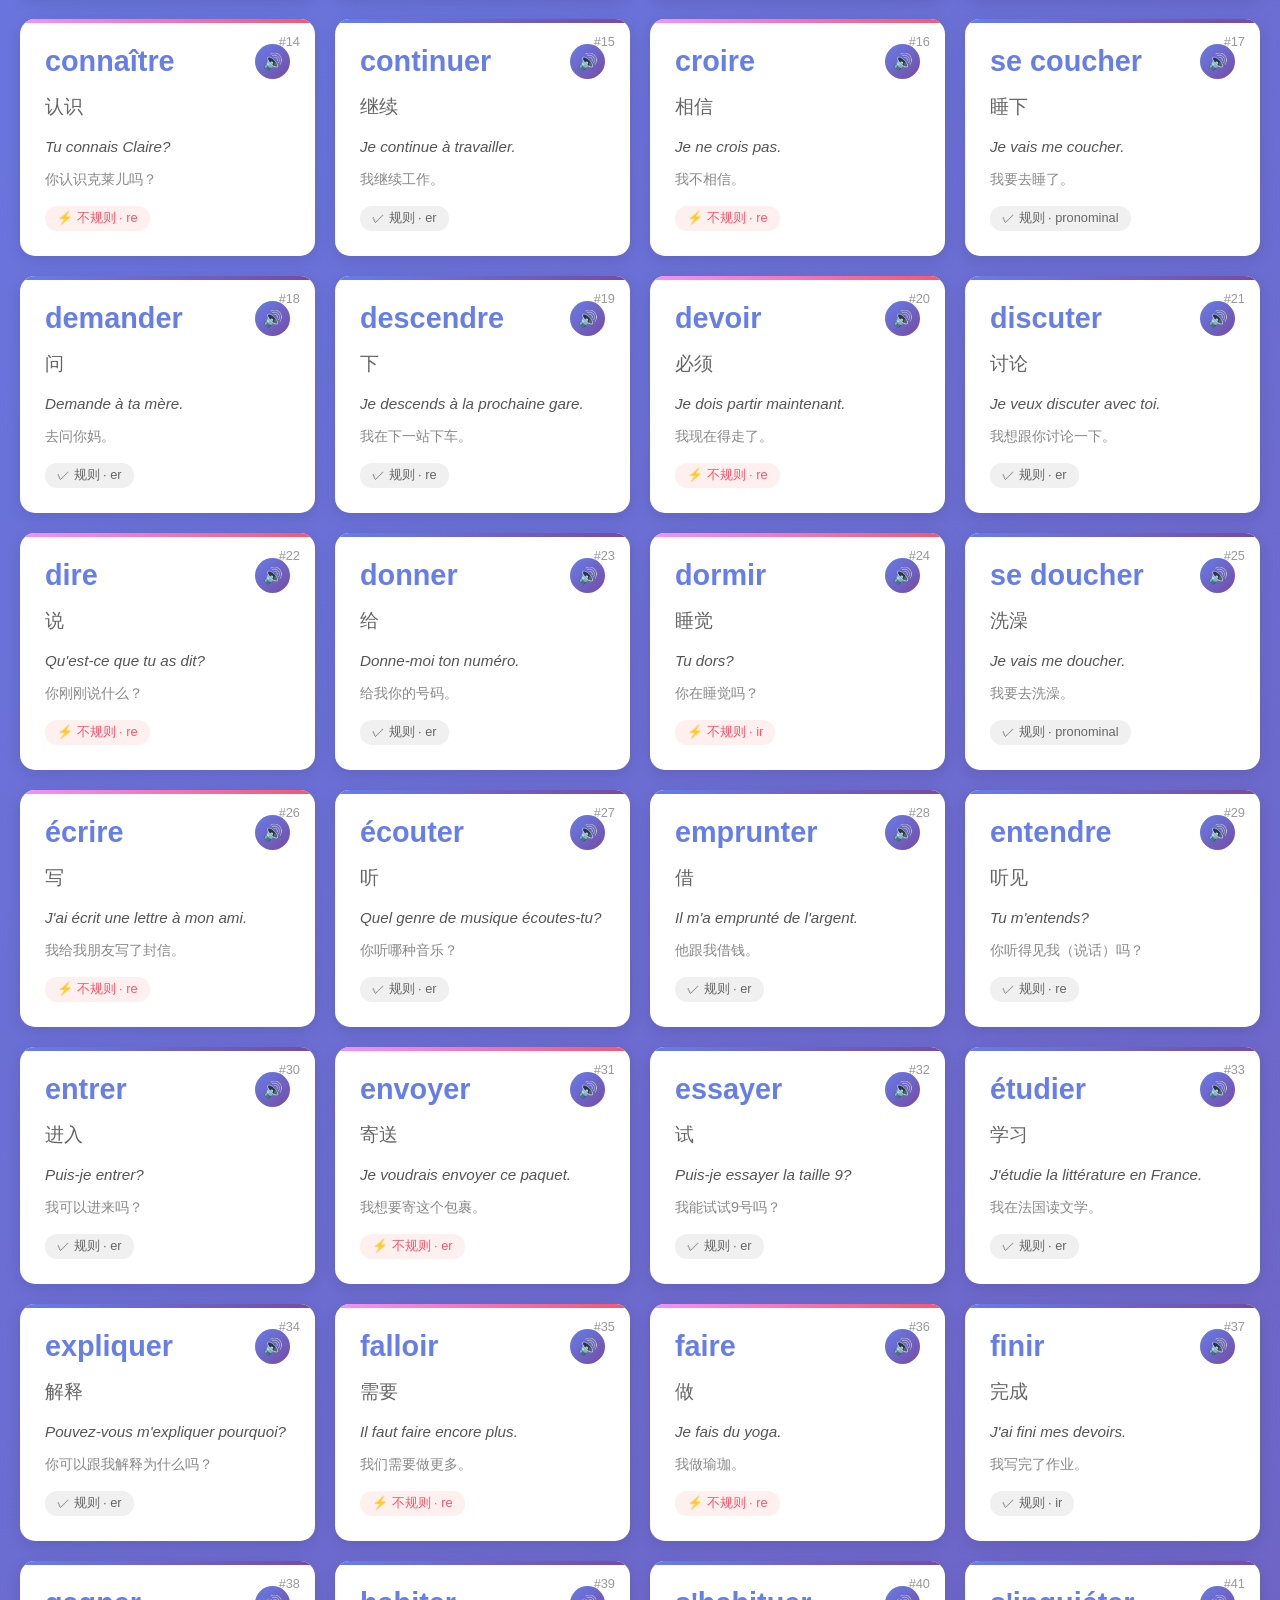
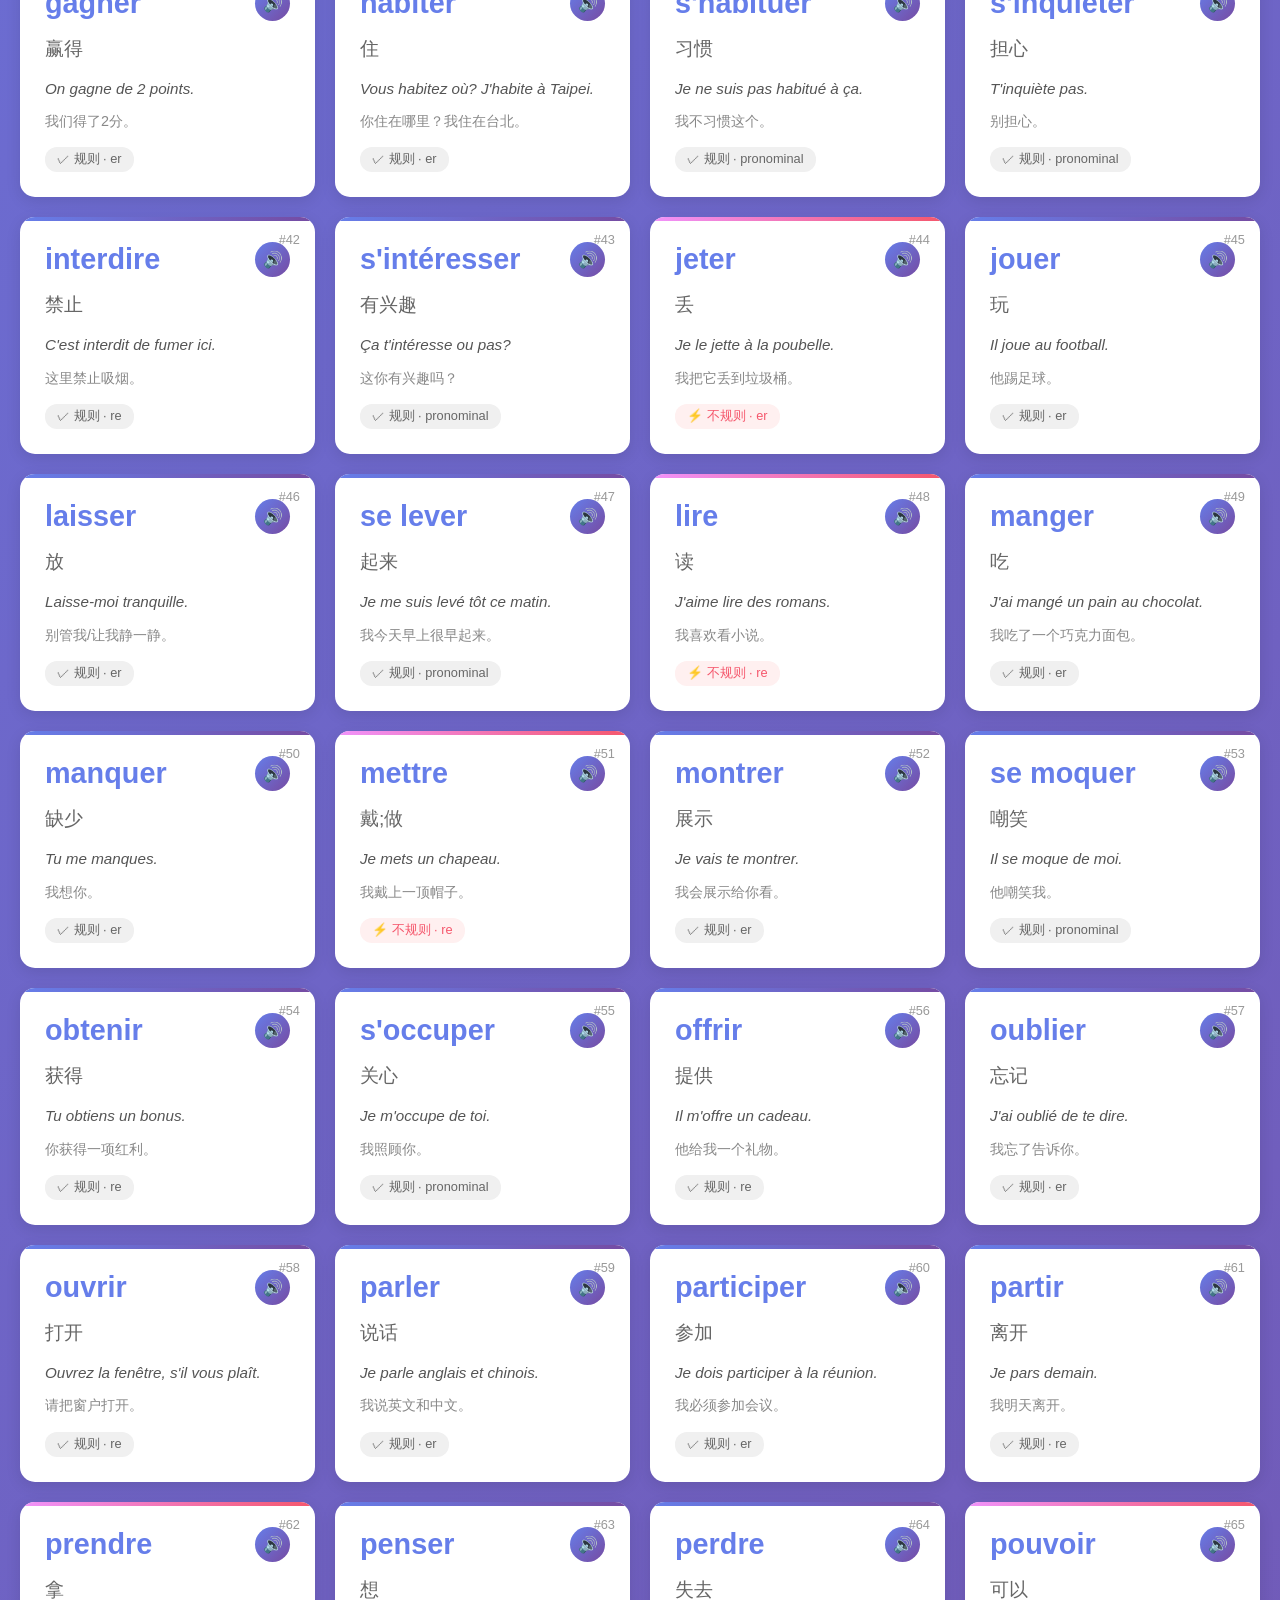
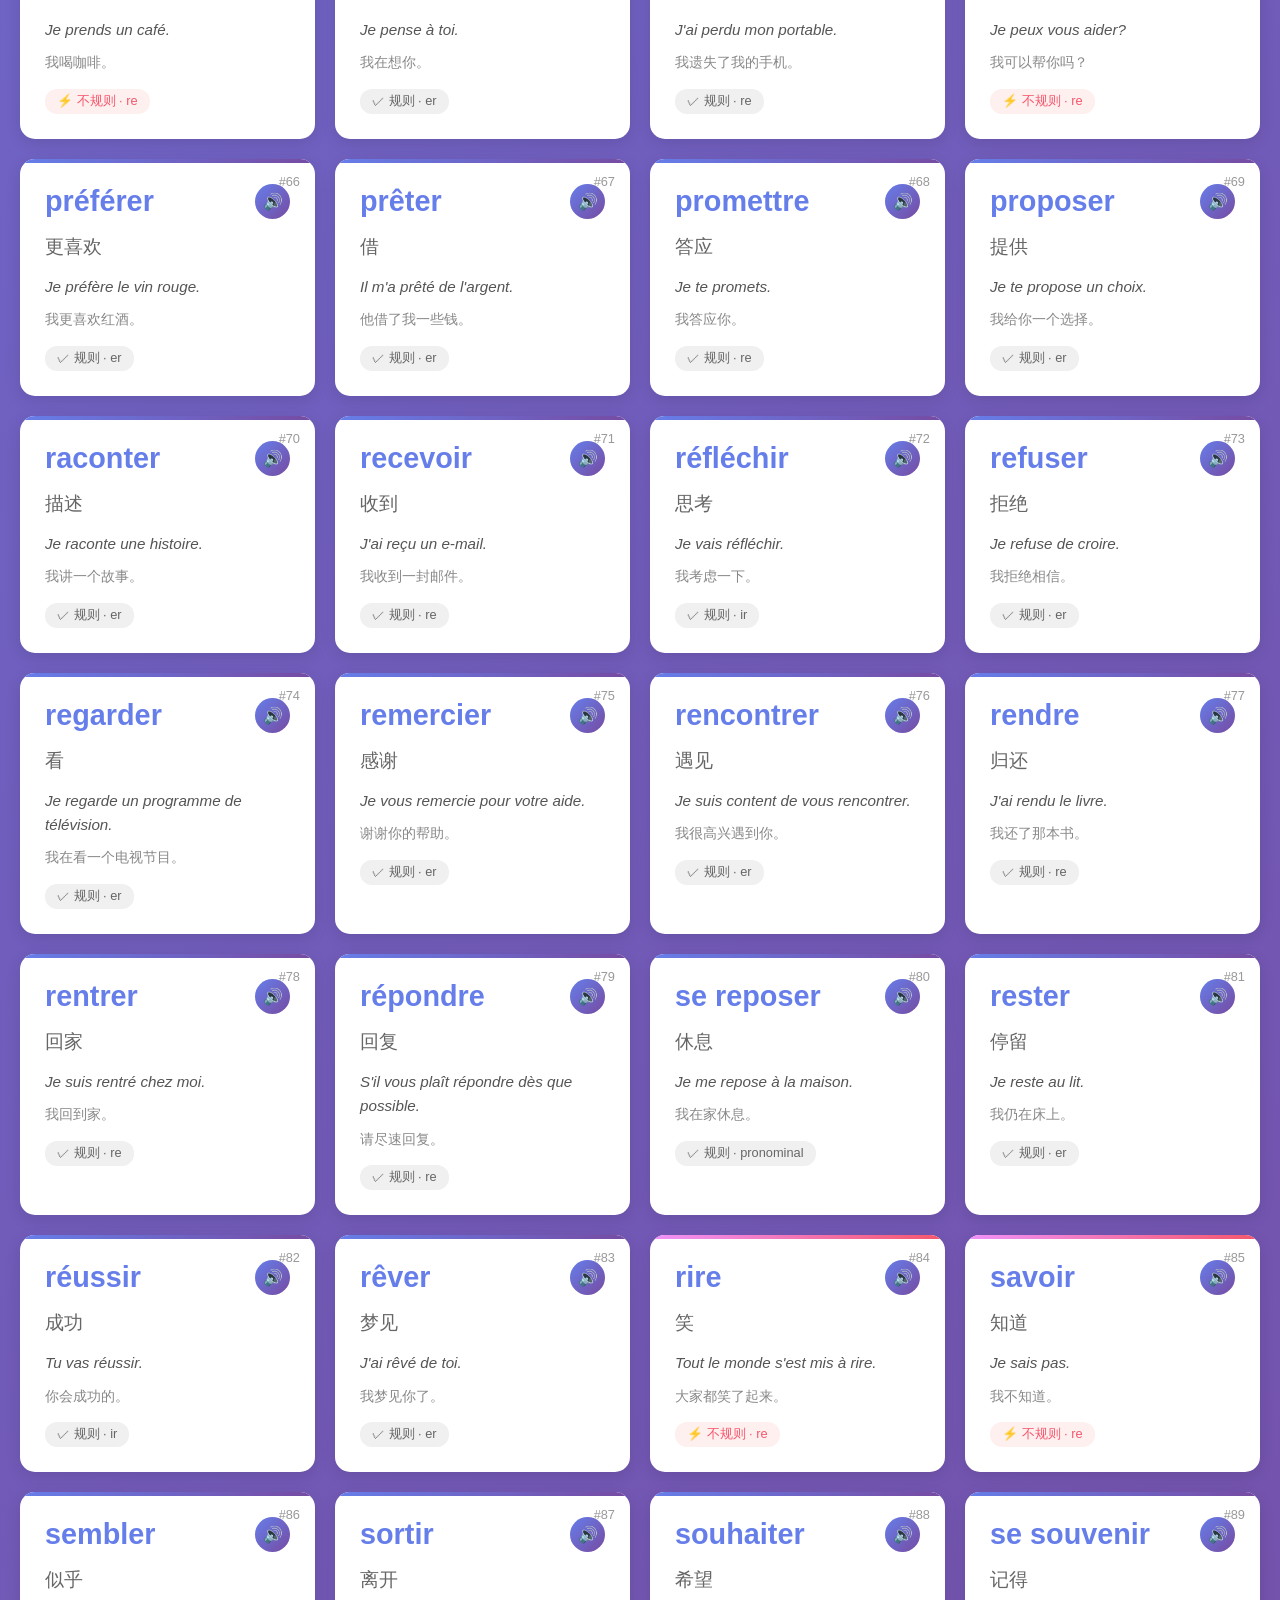
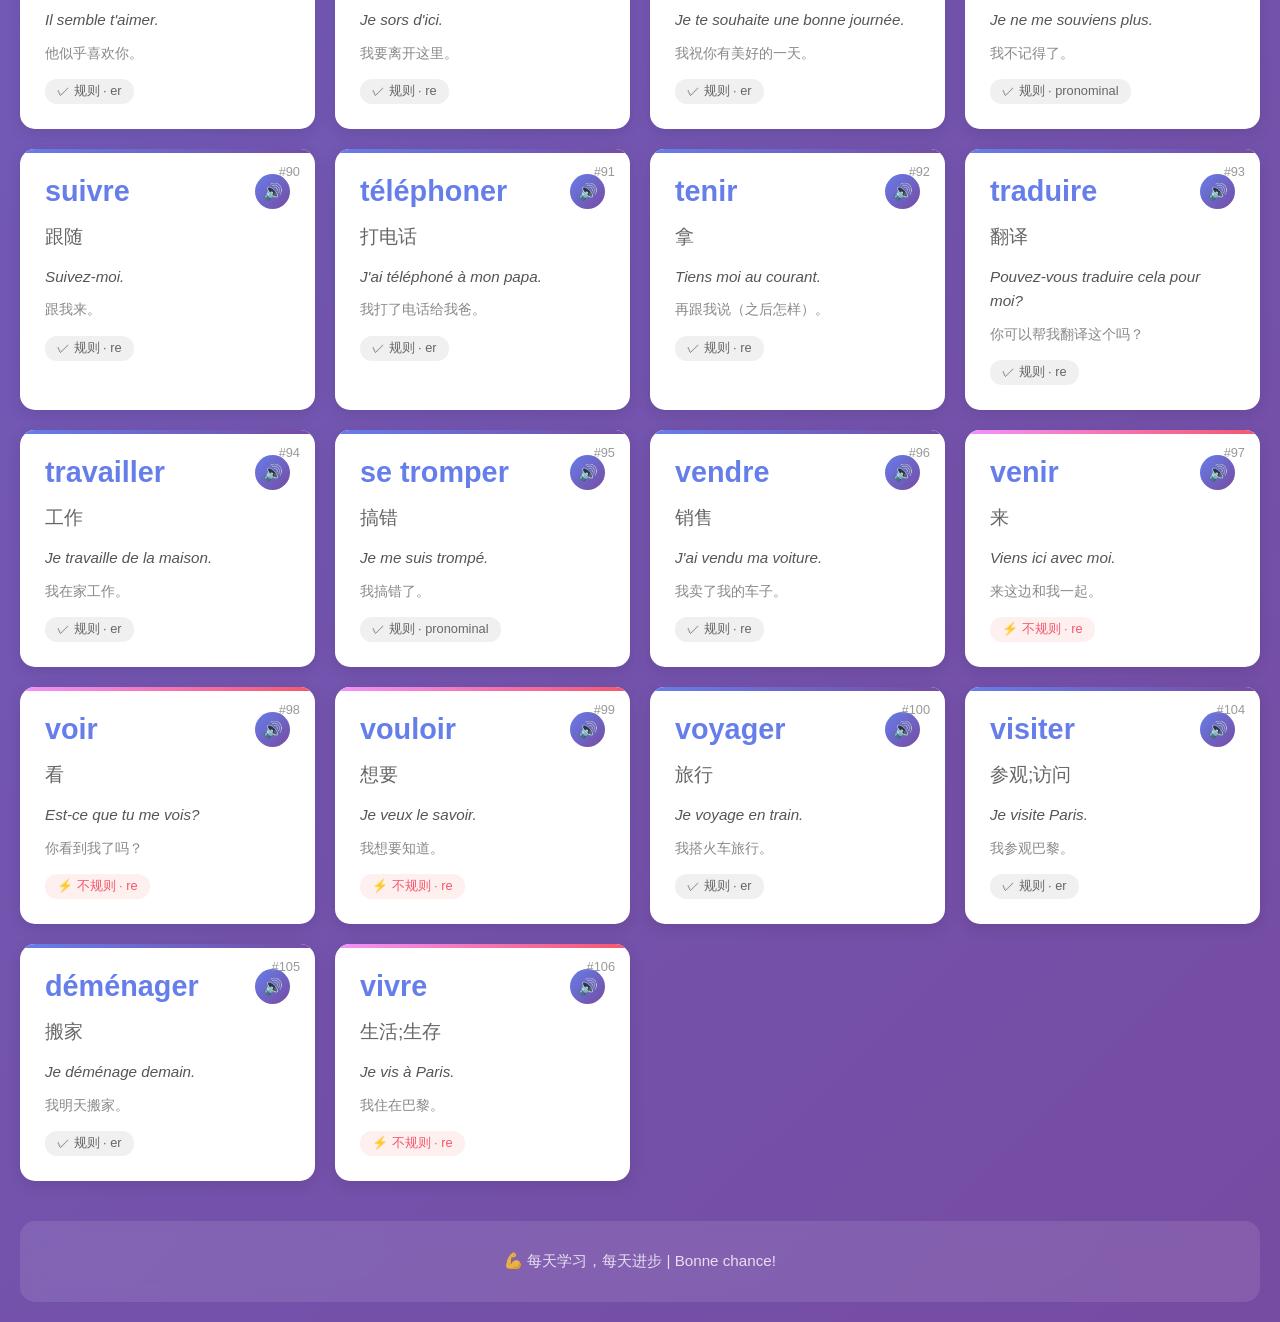
==== commit babae93e: "添加法语发音功能 - 在主页动词卡片中添加发音按钮 - 在详情页动词标题旁添加发音按钮 - 为每个变位和分词添加发音按钮 - 使用浏览器 Web Speech API (speechSynthesis" ====
--- a/index.html
+++ b/index.html
@@ -115,6 +115,7 @@
         <div class="verb-number">#${verb.id}</div>
         <div class="verb-header">
           <div class="verb-french">${verb.french}</div>
+          <button class="speak-btn" data-verb="${verb.french}" title="发音">🔊</button>
         </div>
         <div class="verb-chinese">${verb.chinese}</div>
         <div class="verb-example">${verb.example}</div>
@@ -122,12 +123,31 @@
         <div class="verb-type">${verb.irregular ? '⚡ 不规则' : '✓ 规则'} · ${verb.type}</div>
       `;
 
+      // 点击发音按钮
+      const speakBtn = card.querySelector('.speak-btn');
+      speakBtn.addEventListener('click', (e) => {
+        e.stopPropagation(); // 阻止事件冒泡，避免跳转到详情页
+        speakText(verb.french);
+      });
+
       // 点击卡片跳转到详情页
       card.addEventListener('click', () => {
         window.location.href = `verb-detail.html?verb=${verb.french}`;
       });
 
       return card;
+    }
+
+    // 发音功能
+    function speakText(text) {
+      if ('speechSynthesis' in window) {
+        const utterance = new SpeechSynthesisUtterance(text);
+        utterance.lang = 'fr-FR'; // 设置为法语
+        utterance.rate = 0.9; // 语速稍慢，更清晰
+        speechSynthesis.speak(utterance);
+      } else {
+        alert('您的浏览器不支持语音合成功能');
+      }
     }
 
     // 渲染动词网格
--- a/css/style.css
+++ b/css/style.css
@@ -325,3 +325,29 @@
     display: none;
   }
 }
+
+/* 发音按钮样式 */
+.speak-btn {
+  background: linear-gradient(135deg, #667eea 0%, #764ba2 100%);
+  border: none;
+  border-radius: 50%;
+  width: 35px;
+  height: 35px;
+  font-size: 16px;
+  cursor: pointer;
+  transition: all 0.3s ease;
+  display: flex;
+  align-items: center;
+  justify-content: center;
+  color: white;
+  padding: 0;
+}
+
+.speak-btn:hover {
+  transform: scale(1.1);
+  box-shadow: 0 4px 15px rgba(102, 126, 234, 0.4);
+}
+
+.speak-btn:active {
+  transform: scale(0.95);
+}
